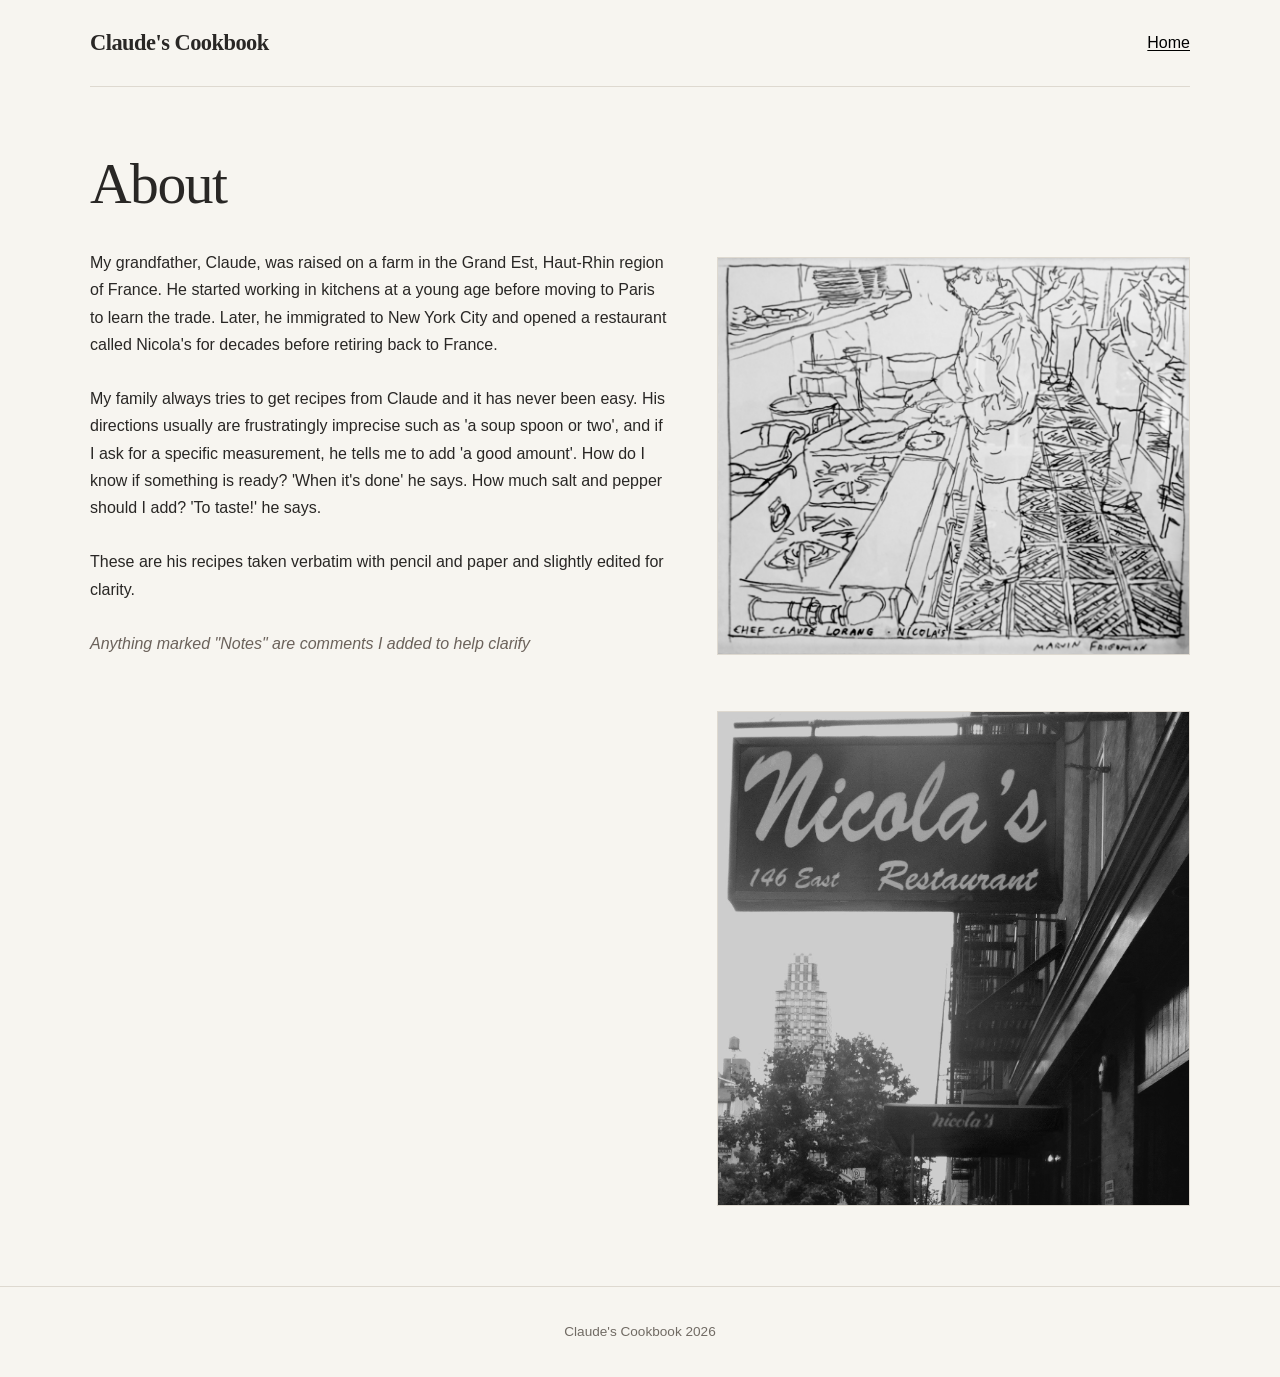
==== about.html @ b35af886 "Add favicon" ====
<!DOCTYPE html>
<html lang="en">
    <head>
        <meta charset="UTF-8">
        <meta name="viewport" content="width=device-width, initial-scale=1.0">
        <meta http-equiv="X-UA-Compatible" content="ie=edge">
        <link rel="stylesheet" href="aboutstyle.css">
        <link rel="icon" type="image/png" href="/favicon.png">
        <title>About Page</title>
    </head>
    <body>
        <div class="container">
            <header>
                <ul class="nav-ul">
                    <li class="nav-header"><strong>Claude's Cookbook</strong></li>
                    <li><a href="/index.html">Home</a></li>
                </ul>
            </header>
            <div class="about-body">
                <h2>About</h2>
                <div class="about-main">
                    <div class="about-text">
                            <p>My grandfather, Claude, was raised on a farm in the Grand Est, Haut-Rhin region of France. He started working in kitchens at a young age before moving to Paris to learn the trade.
                            Later, he immigrated to New York City and opened a restaurant called Nicola's for decades before retiring back to France.<br><br>
                            My family always tries to get recipes from Claude and it has never been easy. His directions usually are frustratingly imprecise such as 'a soup spoon or two', 
                            and if I ask for a specific measurement, he tells me to add 'a good amount'. How do I know if something is ready? 'When it's done' he says. How much salt and pepper should I add? 'To taste!' he says.<br><br>
                            These are his recipes taken verbatim with pencil and paper and slightly edited for clarity.<br><br>
                            <em>Anything marked "Notes" are comments I added to help clarify</em><br><br>
                        </p>
                        </div>
                        <div class="about-images">
                            <div id="sketch1"><img src="img/NicolasSketch.jpg" alt="Sketch of Nicolas Restaurant"></div>
                            <div id="sketch2"><img src="img/BW_Nicolas.jpg" alt="Sketch of Nicolas Restaurant"></div>
                        </div>
                    
                </div>
            </div>


            <!-- <div id="awning"><img src="/img/nicolasawning.jpg" alt="photograph of the blue awnings of Nicola's restaurant in NYC" height="200px"></div> -->
        </div>
          <footer>
        <p>Claude's Cookbook 2026</p>
    </footer>  
    </body>
</html>
---- aboutstyle.css ----
* {
    box-sizing: border-box;
}

body {
    margin: 0;
    background-color: #f7f5f0;
    color: #292725;
    font-family: Arial, Helvetica, sans-serif;
    line-height: 1.7;
}

.container {
    width: min(1100px, 90%);
    margin: 0 auto;
}

/* Navigation */
header {
    border-bottom: 1px solid #ded9d0;
    /*background-image: url('/img/flowers.jpeg');   */
}

.nav-ul {
    display: flex;
    align-items: center;
    justify-content: space-between;
    gap: 20px;
    list-style: none;
    margin: 0;    
    padding: 24px 0;
}

.nav-header {
    font-family: Georgia, "Times New Roman", serif;
    font-size: 1.4rem;
    letter-spacing: -0.5px;
}

.nav-ul a {
    text-decoration: underline;
    text-underline-offset: 2px;
}

/* About */

.about-body {
    padding: 64px 0 80px;
}

.about-body h2 {
    margin: 0 0 32px;
    font-family: Georgia, "Times New Roman", serif;
    font-size: clamp(2.4rem, 5vw, 3.6rem);
    font-weight: normal;
    letter-spacing: -1.5px;
    line-height: 1.15;
}

.about-main {
    display: grid;
    grid-template-columns: minmax(0, 1.1fr) minmax(0, 0.9fr);
    align-items: start;
    gap: 48px;
}

.about-main p {
    margin: 0 0 24px;
}

.about-main em {
    color: #6b625b;
}

.about-text {
    min-width: 0;
}

.about-images {
    display: flex;
    flex-direction: column;
    gap: 24px;
}

.about-images img {
    display: block;
    width: 100%;
    height: auto;
    border: 1px solid #ded9d0;
}

/* Images */

#sketch1 img, #sketch2 img {
    display: block;
    width: 100%;
    height: auto;
    border: 1px solid #ded9d0;
}

#sketch1 {
    margin: 8px 0 0;
}

#sketch2 {
    max-width: 100%;
    margin: 32px 0 0;
}

a {
    text-decoration: none;
    color: #000;
}

footer {
    border-top: 1px solid #ded9d0;
    padding: 20px;
    color: #716b64;
    text-align: center;
    font-size: 0.85rem;
}

/* On smaller screens, decrease width */
@media only screen and (max-width: 666px) {
    header {
        width: 100%;
        background-position-x: 45%;
    }
    .nav-ul {
        margin-left: 2%;
    }
    .about-body p {
        margin: auto;
        padding: auto;
    }
    .about-main {
        flex-direction: column;
    }
    .about-main {
        grid-template-columns: 1fr;
        gap: 28px;
    }
    .about-images {
        max-width: 480px;
    }
    img {
        padding-top: 5%;
    }
}
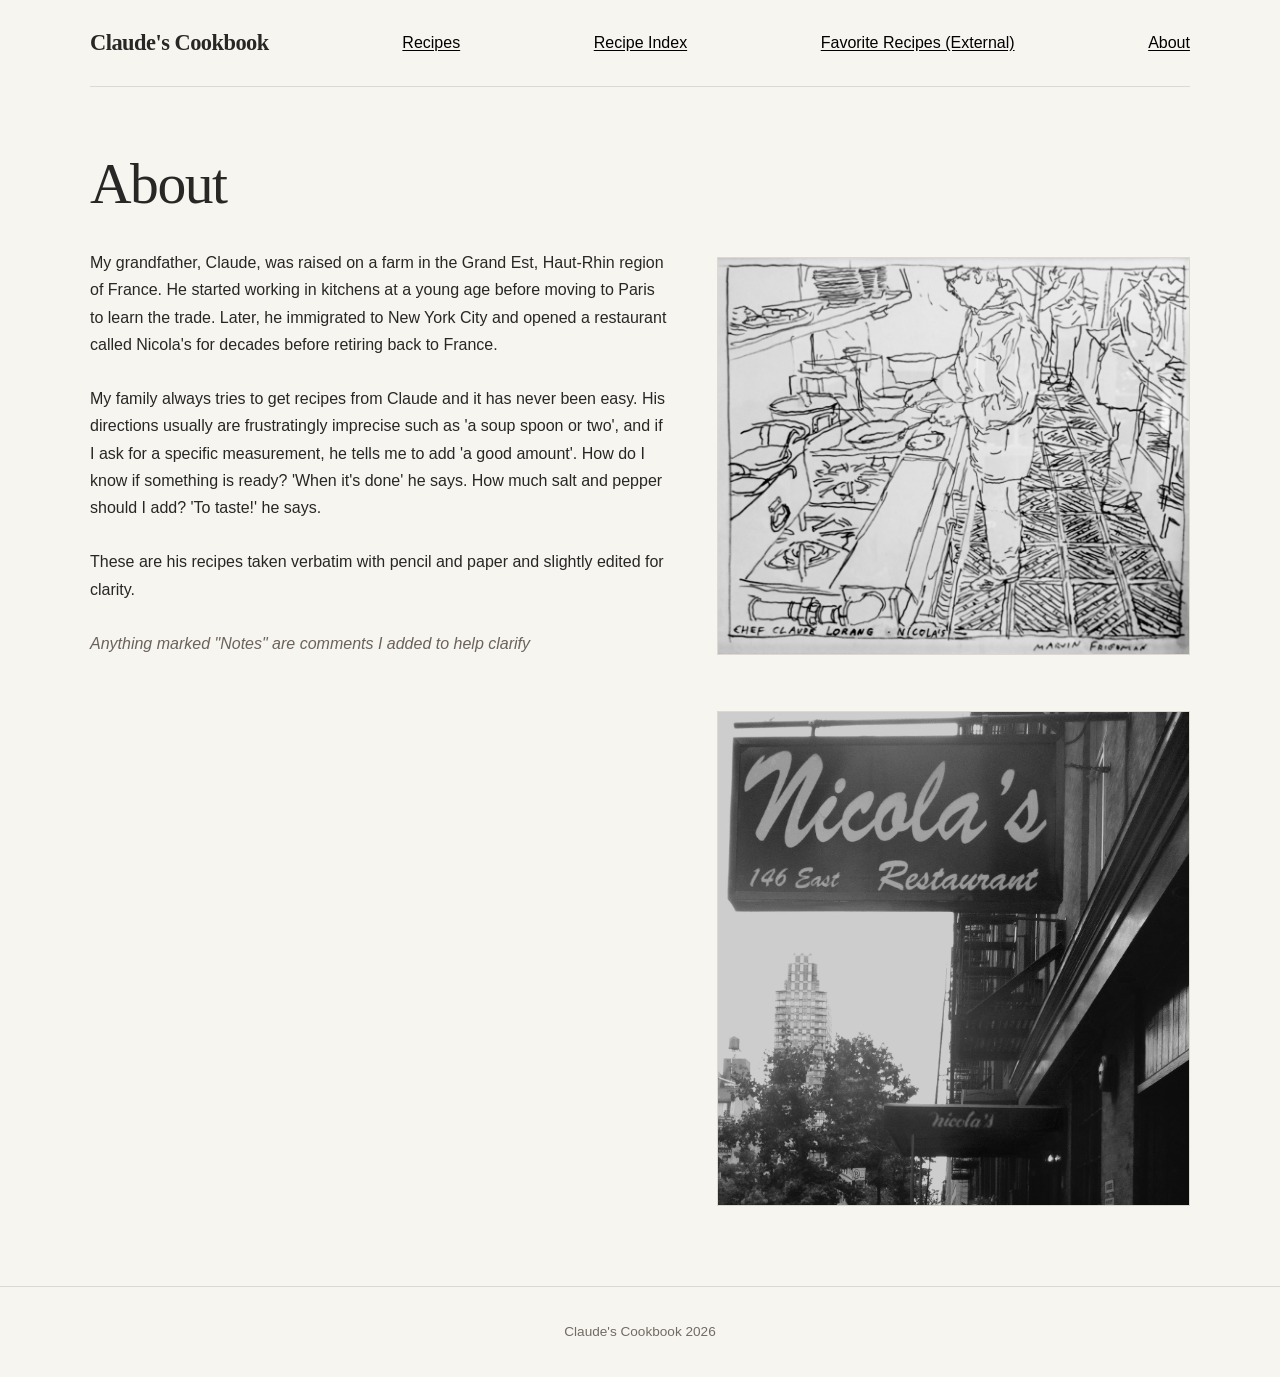
==== commit f845e612: "Standardize navigation across pages and refresh favicon cache" ====
--- a/about.html
+++ b/about.html
@@ -5,7 +5,7 @@
         <meta name="viewport" content="width=device-width, initial-scale=1.0">
         <meta http-equiv="X-UA-Compatible" content="ie=edge">
         <link rel="stylesheet" href="aboutstyle.css">
-        <link rel="icon" type="image/png" href="/favicon.png">
+        <link rel="icon" type="image/png" href="/favicon.png?v=2">
         <title>About Page</title>
     </head>
     <body>
@@ -13,7 +13,10 @@
             <header>
                 <ul class="nav-ul">
                     <li class="nav-header"><strong>Claude's Cookbook</strong></li>
-                    <li><a href="/index.html">Home</a></li>
+                    <li><a href="index.html">Recipes</a></li>
+                    <li><a href="recipe-index.html">Recipe Index</a></li>
+                    <li><a href="favorites.html">Favorite Recipes (External)</a></li>
+                    <li><a href="about.html">About</a></li>    
                 </ul>
             </header>
             <div class="about-body">
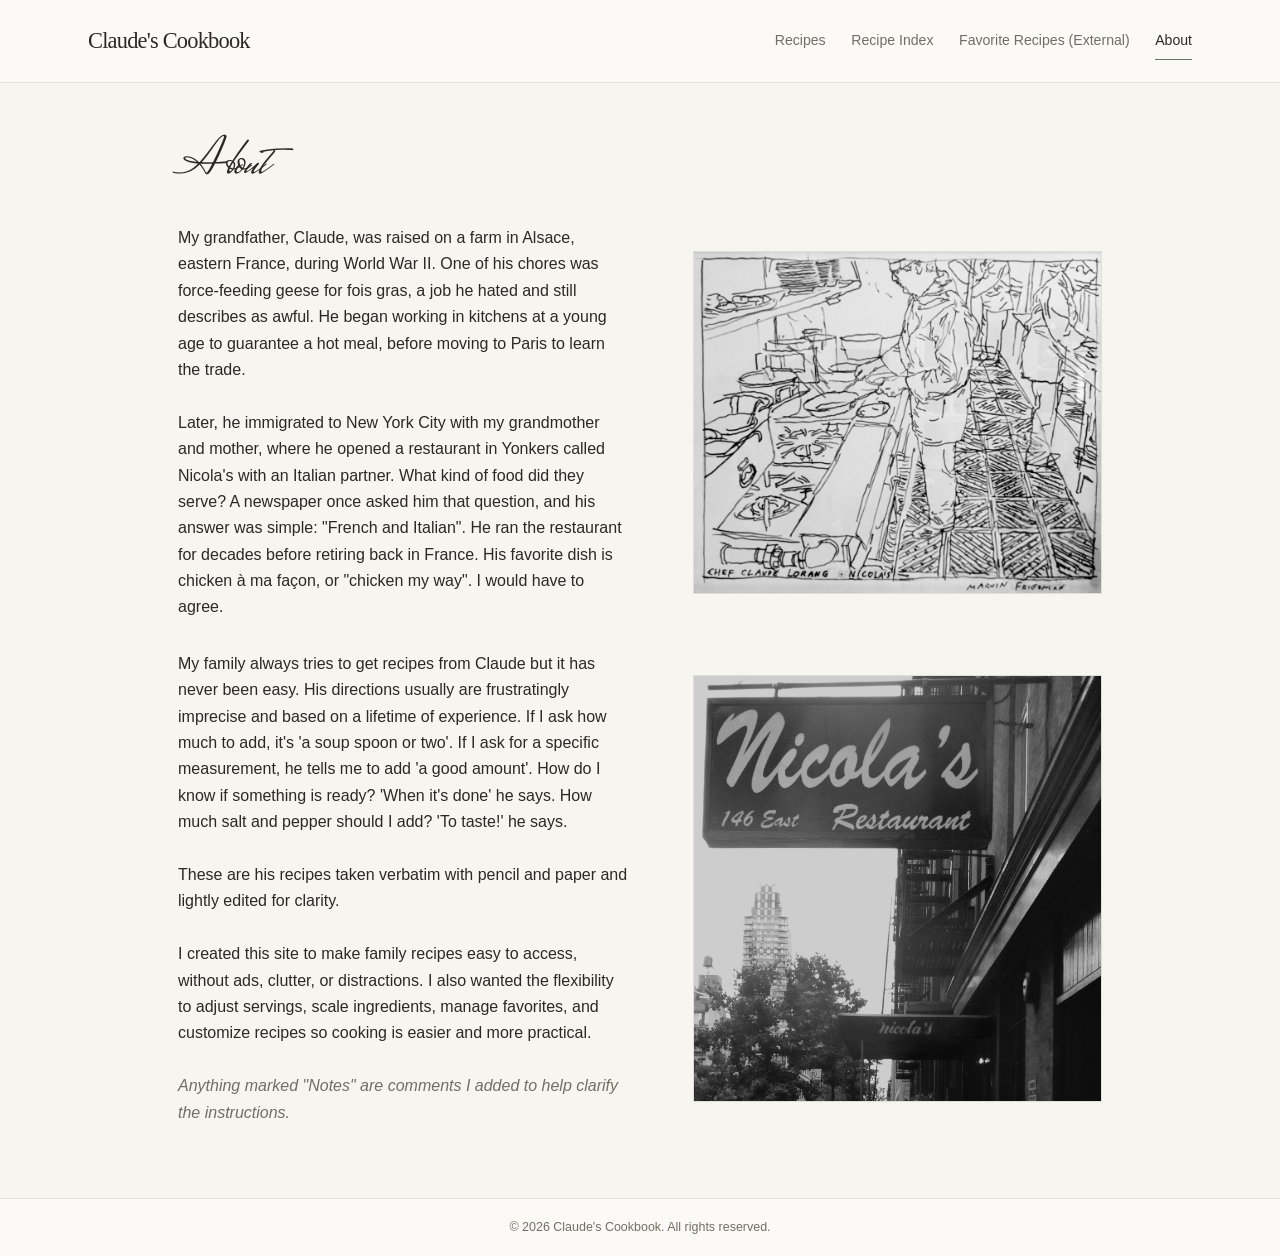
==== commit a6d23aad: "Improve site theme and consistency, fix bugs" ====
--- a/about.html
+++ b/about.html
@@ -4,46 +4,55 @@
         <meta charset="UTF-8">
         <meta name="viewport" content="width=device-width, initial-scale=1.0">
         <meta http-equiv="X-UA-Compatible" content="ie=edge">
+        <script>document.documentElement.dataset.theme = localStorage.getItem("theme") || "light";</script>
+        <link rel="stylesheet" href="recipestyle.css">
+        <link rel="stylesheet" href="https://fonts.googleapis.com/css2?family=Mrs+Saint+Delafield&display=swap">
         <link rel="stylesheet" href="aboutstyle.css">
         <link rel="icon" type="image/png" href="/favicon.png?v=2">
-        <title>About Page</title>
+        <title>About | Claude's Cookbook</title>
     </head>
     <body>
         <div class="container">
             <header>
-                <ul class="nav-ul">
-                    <li class="nav-header"><strong>Claude's Cookbook</strong></li>
-                    <li><a href="index.html">Recipes</a></li>
-                    <li><a href="recipe-index.html">Recipe Index</a></li>
-                    <li><a href="favorites.html">Favorite Recipes (External)</a></li>
-                    <li><a href="about.html">About</a></li>    
-                </ul>
+                <nav class="nav-menu" aria-label="Main navigation">
+                    <a href="index.html" class="nav-header"><strong>Claude's Cookbook</strong></a>
+                    <ul class="nav-ul-right">
+                        <li><a href="index.html">Recipes</a></li>
+                        <li><a href="recipe-index.html">Recipe Index</a></li>
+                        <li><a href="favorites.html">Favorite Recipes (External)</a></li>
+                        <li><a href="about.html" aria-current="page">About</a></li>
+                    </ul>
+                </nav>
             </header>
-            <div class="about-body">
-                <h2>About</h2>
+            <main class="about-body">
+                <h1>About</h1>
                 <div class="about-main">
-                    <div class="about-text">
-                            <p>My grandfather, Claude, was raised on a farm in the Grand Est, Haut-Rhin region of France. He started working in kitchens at a young age before moving to Paris to learn the trade.
-                            Later, he immigrated to New York City and opened a restaurant called Nicola's for decades before retiring back to France.<br><br>
-                            My family always tries to get recipes from Claude and it has never been easy. His directions usually are frustratingly imprecise such as 'a soup spoon or two', 
-                            and if I ask for a specific measurement, he tells me to add 'a good amount'. How do I know if something is ready? 'When it's done' he says. How much salt and pepper should I add? 'To taste!' he says.<br><br>
-                            These are his recipes taken verbatim with pencil and paper and slightly edited for clarity.<br><br>
-                            <em>Anything marked "Notes" are comments I added to help clarify</em><br><br>
-                        </p>
+                    <section class="about-row">
+                        <div class="about-text">
+                            <p>My grandfather, Claude, was raised on a farm in Alsace, eastern France, during World War II. One of his chores was force-feeding geese for fois gras, a job he hated and still describes as awful. He began working in kitchens at a young age to guarantee a hot meal, before moving to Paris to learn the trade.</p><br>
+                            <p>Later, he immigrated to New York City with my grandmother and mother, where he opened a restaurant in Yonkers called Nicola's with an Italian partner. What kind of food did they serve? A newspaper once asked him that question, and his answer was simple: "French and Italian". He ran the restaurant for decades before retiring back in France. His favorite dish is chicken à ma façon, or "chicken my way". I would have to agree.</p>
                         </div>
                         <div class="about-images">
                             <div id="sketch1"><img src="img/NicolasSketch.jpg" alt="Sketch of Nicolas Restaurant"></div>
+                        </div>
+                    </section>
+                    <section class="about-row">
+                        <div class="about-text">
+                            <p>My family always tries to get recipes from Claude but it has never been easy. His directions usually are frustratingly imprecise and based on a lifetime of experience. If I ask how much to add, it's 'a soup spoon or two'. If I ask for a specific measurement, he tells me to add 'a good amount'. How do I know if something is ready? 'When it's done' he says. How much salt and pepper should I add? 'To taste!' he says.</p><br>
+                            <p>These are his recipes taken verbatim with pencil and paper and lightly edited for clarity.</p><br>
+                            <p>I created this site to make family recipes easy to access, without ads, clutter, or distractions. I also wanted the flexibility to adjust servings, scale ingredients, manage favorites, and customize recipes so cooking is easier and more practical.</p><br>
+                            <p><em>Anything marked "Notes" are comments I added to help clarify the instructions.</em></p>
+                        </div>
+                        <div class="about-images">
                             <div id="sketch2"><img src="img/BW_Nicolas.jpg" alt="Sketch of Nicolas Restaurant"></div>
                         </div>
-                    
+                    </section>
                 </div>
-            </div>
-
-
+            </main>
             <!-- <div id="awning"><img src="/img/nicolasawning.jpg" alt="photograph of the blue awnings of Nicola's restaurant in NYC" height="200px"></div> -->
         </div>
           <footer>
-        <p>Claude's Cookbook 2026</p>
-    </footer>  
+            <p>&copy; 2026 Claude's Cookbook. All rights reserved.</p>
+        </footer>  
     </body>
 </html>
--- a/recipestyle.css
+++ b/recipestyle.css
@@ -0,0 +1,838 @@
+:root {
+    color-scheme: light;
+    --page-bg: #f7f5ef;
+    --content-bg: #fbfaf6;
+    --surface-bg: #fffefa;
+    --text-color: #292a25;
+    --muted-color: #706f66;
+    --accent-color: #687565;
+    --accent-hover: #4d594a;
+    --border-color: #e2ded4;
+    --button-bg: #eeece4;
+    --button-hover: #e4e0d5;
+    --focus-color: #899779;
+    --font-body: -apple-system, BlinkMacSystemFont, "Segoe UI", Arial, sans-serif;
+    --font-display: Georgia, "Times New Roman", serif;
+    --content-width: 1160px;
+}
+
+[data-theme="dark"] {
+    color-scheme: dark;
+    --page-bg: #232622;
+    --content-bg: #2b302b;
+    --surface-bg: #303630;
+    --text-color: #eeede6;
+    --muted-color: #b5b7aa;
+    --accent-color: #b2bea7;
+    --accent-hover: #d3ddc8;
+    --border-color: #4b5148;
+    --button-bg: #383e37;
+    --button-hover: #444b42;
+    --focus-color: #b2bea7;
+}
+
+* {
+    box-sizing: border-box;
+}
+
+html {
+    min-height: 100%;
+    scroll-behavior: smooth;
+}
+
+body {
+    display: flex;
+    flex-direction: column;
+    min-height: 100vh;
+    min-height: 100dvh;
+    margin: 0;
+    overflow-x: hidden;
+    background: var(--page-bg);
+    color: var(--text-color);
+    font-family: var(--font-body);
+    font-size: 16px;
+    line-height: 1.65;
+    -webkit-font-smoothing: antialiased;
+}
+
+body > .outline,
+body > .container {
+    width: 100%;
+    flex: 1 0 auto;
+}
+
+main {
+    min-width: 0;
+}
+
+a {
+    color: var(--accent-color);
+    text-underline-offset: 0.2em;
+}
+
+a:hover {
+    color: var(--accent-hover);
+}
+
+button,
+input,
+textarea {
+    font: inherit;
+}
+
+button {
+    color: var(--text-color);
+}
+
+button:focus-visible,
+a:focus-visible,
+input:focus-visible,
+textarea:focus-visible {
+    outline: 2px solid var(--focus-color);
+    outline-offset: 3px;
+}
+
+header {
+    width: 100%;
+    border-bottom: 1px solid var(--border-color);
+    background: var(--content-bg);
+}
+
+.nav-menu {
+    display: flex;
+    width: min(var(--content-width), 100%);
+    min-height: 82px;
+    align-items: center;
+    justify-content: space-between;
+    gap: 24px;
+    margin: 0 auto;
+    padding: 16px 28px;
+}
+
+.nav-header {
+    flex: 0 0 auto;
+    color: var(--text-color);
+    font-family: var(--font-display);
+    font-size: 1.4rem;
+    font-weight: 400;
+    letter-spacing: -0.035em;
+    line-height: 1.2;
+    text-decoration: none;
+}
+
+.nav-header strong {
+    font-weight: 400;
+}
+
+.nav-ul,
+.nav-ul-right {
+    display: flex;
+    align-items: center;
+    gap: clamp(14px, 2vw, 28px);
+    margin: 0;
+    padding: 0;
+    list-style: none;
+}
+
+.nav-ul-right {
+    justify-content: flex-end;
+}
+
+.nav-ul-right li {
+    flex: 0 0 auto;
+}
+
+.nav-ul-right a {
+    display: inline-block;
+    padding: 7px 0;
+    color: var(--muted-color);
+    font-size: 0.88rem;
+    text-decoration: none;
+    transition: color 150ms ease;
+}
+
+.nav-ul-right a:hover,
+.nav-ul-right a[aria-current="page"] {
+    color: var(--text-color);
+}
+
+.nav-ul-right a[aria-current="page"] {
+    box-shadow: inset 0 -1px var(--accent-color);
+}
+
+.nav-ul-right button {
+    cursor: pointer;
+}
+
+#theme-toggle {
+    width: 38px;
+    height: 38px;
+    padding: 0;
+    border: 1px solid var(--border-color);
+    border-radius: 50%;
+    background: transparent;
+    color: var(--text-color);
+    font-size: 1rem;
+    line-height: 1;
+    transition: background-color 150ms ease, border-color 150ms ease;
+}
+
+#theme-toggle:hover {
+    border-color: var(--accent-color);
+    background: var(--button-bg);
+}
+
+.cooking-mode-control {
+    display: flex;
+    align-items: center;
+    gap: 9px;
+    color: var(--muted-color);
+    font-size: 0.72rem;
+    line-height: 1.25;
+    white-space: nowrap;
+}
+
+.cooking-mode-control small {
+    color: var(--muted-color);
+    font-size: 0.68rem;
+}
+
+.toggle-switch {
+    display: flex;
+    width: 40px;
+    height: 23px;
+    flex: 0 0 auto;
+    align-items: center;
+    padding: 3px;
+    border: 0;
+    border-radius: 999px;
+    background: #c8c8bd;
+    transition: background-color 150ms ease;
+}
+
+.toggle-switch[aria-checked="true"] {
+    background: var(--accent-color);
+}
+
+.toggle-knob {
+    width: 17px;
+    height: 17px;
+    border-radius: 50%;
+    background: #fffefa;
+    transition: transform 150ms ease;
+}
+
+.toggle-switch[aria-checked="true"] .toggle-knob {
+    transform: translateX(17px);
+}
+
+#recipes,
+#favorites-page {
+    width: min(var(--content-width), 100%);
+    margin: 0 auto;
+    padding: 0 28px 56px;
+}
+
+.page-title {
+    margin: 0;
+    padding: 48px 0 25px;
+    border-bottom: 1px solid var(--border-color);
+    color: var(--text-color);
+    font-family: "Mrs Saint Delafield", cursive;
+    font-size: clamp(2.2rem, 5vw, 3.35rem);
+    font-weight: 400;
+    letter-spacing: -0.045em;
+    line-height: 1.12;
+    text-align: center;
+}
+
+#add-recipe-section {
+    display: flex;
+    flex-direction: column;
+    align-items: center;
+    gap: 12px;
+    margin: 22px 0 26px;
+    color: var(--text-color);
+}
+
+#add-recipe-section h2 {
+    display: none;
+}
+
+#add-recipe-section button,
+#favorites-page button,
+.recipe-image-upload,
+.remove-recipe-image,
+.favorite-recipe button {
+    min-height: 40px;
+    padding: 8px 14px;
+    border: 1px solid var(--border-color);
+    border-radius: 3px;
+    background: var(--button-bg);
+    color: var(--text-color);
+    font-size: 0.88rem;
+    cursor: pointer;
+    transition: background-color 150ms ease, border-color 150ms ease;
+}
+
+#add-recipe-section button:hover,
+#favorites-page button:hover,
+.recipe-image-upload:hover,
+.remove-recipe-image:hover,
+.favorite-recipe button:hover {
+    border-color: var(--accent-color);
+    background: var(--button-hover);
+}
+
+#new-recipe-form {
+    display: flex;
+    width: min(620px, 100%);
+    flex-direction: column;
+    gap: 8px;
+    margin: 12px auto 0;
+    padding: 22px;
+    border-top: 1px solid var(--border-color);
+    border-bottom: 1px solid var(--border-color);
+    background: var(--content-bg);
+    text-align: left;
+}
+
+#new-recipe-form[hidden],
+.favorite-form-section[hidden] {
+    display: none;
+}
+
+#new-recipe-form input,
+#new-recipe-form textarea,
+#favorite-form input,
+#favorite-form textarea,
+.favorite-recipe input,
+.recipe-search {
+    width: 100%;
+    min-width: 0;
+    padding: 10px 12px;
+    border: 1px solid var(--border-color);
+    border-radius: 2px;
+    background: var(--surface-bg);
+    color: var(--text-color);
+    font-size: 0.95rem;
+}
+
+#new-recipe-form input[type="file"] {
+    padding: 8px;
+}
+
+#new-recipe-form textarea,
+#favorite-form textarea {
+    min-height: 112px;
+    resize: vertical;
+}
+
+#recipe-form-error {
+    margin: 0;
+    color: #a33e36;
+}
+
+#recipe-container {
+    width: 100%;
+}
+
+.recipes {
+    position: relative;
+    width: min(900px, 100%);
+    margin: 0 auto;
+}
+
+.recipe-items {
+    margin: 0;
+    padding: 0;
+    list-style: none;
+}
+
+.recipes li {
+    display: none;
+}
+
+.recipes li.active {
+    display: block;
+}
+
+.recipe-item,
+.user-recipe-card {
+    min-width: 0;
+    padding: 28px clamp(18px, 5vw, 58px) 48px;
+    border-top: 1px solid var(--border-color);
+    background: var(--content-bg);
+}
+
+.recipe-item > h2,
+.user-recipe-card > h2,
+.favorite-recipe > h2 {
+    margin: 0 0 22px;
+    color: var(--text-color);
+    font-family: var(--font-display);
+    font-size: clamp(1.7rem, 3.5vw, 2.45rem);
+    font-weight: 400;
+    letter-spacing: -0.035em;
+    line-height: 1.2;
+    text-align: center;
+}
+
+.recipe-item > img:not(.recipe-image),
+.recipe-image,
+.user-recipe-card img {
+    display: block;
+    width: auto;
+    max-width: 100%;
+    max-height: 390px;
+    margin: 22px auto;
+    object-fit: contain;
+}
+
+.recipe-image[hidden] {
+    display: none;
+}
+
+.recipe-image-container {
+    margin: 16px 0;
+    text-align: center;
+}
+
+.recipe-image-upload {
+    display: inline-flex;
+    align-items: center;
+    justify-content: center;
+}
+
+.recipe-image-input {
+    position: absolute;
+    width: 1px;
+    height: 1px;
+    overflow: hidden;
+    clip: rect(0, 0, 0, 0);
+    white-space: nowrap;
+    clip-path: inset(50%);
+}
+
+.recipe-image-upload:focus-within {
+    outline: 2px solid var(--focus-color);
+    outline-offset: 3px;
+}
+
+.remove-recipe-image {
+    display: block;
+    margin: 8px auto;
+}
+
+.remove-recipe-image[hidden] {
+    display: none;
+}
+
+.buttons-container {
+    position: absolute;
+    z-index: 1;
+    top: 24px;
+    right: 12px;
+    left: 12px;
+    display: flex;
+    align-items: center;
+    justify-content: space-between;
+    pointer-events: none;
+}
+
+.arrow {
+    position: relative;
+    display: block;
+    width: 38px;
+    height: 38px;
+    padding: 0;
+    border: 1px solid var(--border-color);
+    border-radius: 50%;
+    background: var(--content-bg);
+    cursor: pointer;
+    pointer-events: auto;
+    transition: background-color 150ms ease, border-color 150ms ease;
+}
+
+.arrow:hover {
+    border-color: var(--accent-color);
+    background: var(--button-bg);
+}
+
+.left.arrow::before,
+.left.arrow::after,
+.right.arrow::before,
+.right.arrow::after {
+    position: absolute;
+    top: 50%;
+    width: 9px;
+    height: 1.5px;
+    background: var(--text-color);
+    content: "";
+}
+
+.left.arrow::before {
+    left: 14px;
+    transform: translateY(-3px) rotate(-45deg);
+}
+
+.left.arrow::after {
+    left: 14px;
+    transform: translateY(3px) rotate(45deg);
+}
+
+.right.arrow::before {
+    right: 14px;
+    transform: translateY(-3px) rotate(45deg);
+}
+
+.right.arrow::after {
+    right: 14px;
+    transform: translateY(3px) rotate(-45deg);
+}
+
+.values-div {
+    display: flex;
+    justify-content: center;
+    gap: clamp(20px, 6vw, 70px);
+    margin: 22px 0 28px;
+    padding: 15px 0;
+    border-top: 1px solid var(--border-color);
+    border-bottom: 1px solid var(--border-color);
+}
+
+.yield-div,
+.increment-div {
+    display: flex;
+    align-items: center;
+    gap: 9px;
+    color: var(--muted-color);
+    font-size: 0.84rem;
+}
+
+.yield-div strong,
+.increment-div strong {
+    color: var(--text-color);
+    font-weight: 600;
+}
+
+.og-yield,
+.og-increment,
+.increment-div p {
+    display: none;
+}
+
+.yield-output-container,
+.increment-output-container {
+    display: inline-flex;
+    min-height: 34px;
+    align-items: center;
+    overflow: hidden;
+    border: 1px solid var(--border-color);
+    border-radius: 3px;
+    background: var(--surface-bg);
+}
+
+.value-button {
+    width: 34px;
+    min-height: 32px;
+    padding: 0;
+    border: 0;
+    background: transparent;
+    color: var(--text-color);
+    cursor: pointer;
+}
+
+.value-button:hover {
+    background: var(--button-bg);
+}
+
+.yield-output,
+.increment-output {
+    min-width: 38px;
+    padding: 0 5px;
+    text-align: center;
+    font-variant-numeric: tabular-nums;
+}
+
+.reset-yield {
+    min-height: 34px;
+    padding: 4px 8px;
+    border: 0;
+    background: transparent;
+    color: var(--accent-color);
+    font-size: 0.8rem;
+    cursor: pointer;
+}
+
+.reset-yield:hover {
+    color: var(--accent-hover);
+    text-decoration: underline;
+}
+
+.list-container {
+    margin: 28px 0 0;
+    color: var(--text-color);
+    text-align: left;
+}
+
+.list-container > em {
+    display: block;
+    margin: 0 0 10px;
+    color: var(--accent-color);
+    font-family: var(--font-display);
+    font-size: 1.35rem;
+    font-style: normal;
+}
+
+ul .list {
+    margin: 0;
+    padding: 0;
+    background: transparent;
+    color: var(--text-color);
+    list-style: none;
+}
+
+.list li {
+    min-width: 0;
+    padding: 5px 0;
+    overflow-wrap: anywhere;
+    text-align: left;
+}
+
+li.ingredient {
+    display: flex;
+    align-items: baseline;
+    gap: 8px;
+}
+
+.ingredient input[type="checkbox"] {
+    width: 16px;
+    height: 16px;
+    flex: 0 0 auto;
+    accent-color: var(--accent-color);
+    transform: translateY(2px);
+}
+
+.ingredient-amount {
+    display: none;
+}
+
+.ingredient .output-amount:not(:empty) {
+    flex: 0 0 auto;
+    font-variant-numeric: tabular-nums;
+}
+
+.directions-list.list {
+    margin: 0;
+    padding-left: 1.5rem;
+    list-style: decimal;
+}
+
+.directions-list .direction {
+    display: list-item;
+    padding: 5px 0 5px 5px;
+    overflow-wrap: anywhere;
+    list-style-type: decimal;
+    list-style-position: outside;
+}
+
+.direction::marker {
+    color: var(--accent-color);
+    font-weight: 600;
+}
+
+.user-recipe-card {
+    width: min(900px, 100%);
+    margin: 24px auto 0;
+    border-bottom: 1px solid var(--border-color);
+}
+
+.user-recipe-card h3 {
+    margin: 28px 0 10px;
+    color: var(--accent-color);
+    font-family: var(--font-display);
+    font-size: 1.35rem;
+    font-weight: 400;
+}
+
+.user-recipe-card ul,
+.user-recipe-card ol {
+    padding-left: 1.5rem;
+}
+
+.user-recipe-card li {
+    margin: 5px 0;
+}
+
+.user-recipe-image-placeholder {
+    width: min(100%, 560px);
+    height: 220px;
+    margin: 22px auto;
+    border: 1px solid var(--border-color);
+    background: var(--page-bg);
+}
+
+.recipe-index {
+    width: min(800px, 100%);
+    min-height: 60vh;
+    margin: 0 auto;
+    padding: 52px 28px 72px;
+}
+
+.recipe-index h1,
+.about-body h1 {
+    margin: 0 0 24px;
+    color: var(--text-color);
+    font-family: "Mrs Saint Delafield", cursive;
+    font-size: clamp(2.2rem, 5vw, 3.35rem);
+    font-weight: 400;
+    letter-spacing: -0.045em;
+    line-height: 1.12;
+}
+
+.recipe-search {
+    margin: 0 0 20px;
+}
+
+.recipe-index-list {
+    margin: 0;
+    padding: 0;
+    list-style: none;
+}
+
+.recipe-index-list li {
+    padding: 11px 2px;
+    border-bottom: 1px solid var(--border-color);
+}
+
+.recipe-index-list a {
+    color: var(--text-color);
+    text-decoration: none;
+}
+
+.recipe-index-list a:hover {
+    color: var(--accent-color);
+}
+
+#no-results {
+    display: none;
+    color: var(--muted-color);
+}
+
+footer {
+    width: 100%;
+    margin-top: auto;
+    padding: 18px 24px;
+    border-top: 1px solid var(--border-color);
+    background: var(--content-bg);
+    color: var(--muted-color);
+    font-size: 0.78rem;
+    text-align: center;
+}
+
+footer p {
+    margin: 0;
+}
+
+@media (max-width: 900px) {
+    .nav-menu {
+        flex-wrap: wrap;
+        justify-content: center;
+        gap: 10px 24px;
+    }
+
+    .nav-ul-right {
+        flex-wrap: wrap;
+        justify-content: center;
+        gap: 6px 20px;
+    }
+}
+
+@media (max-width: 600px) {
+    body {
+        font-size: 15px;
+    }
+
+    .nav-menu {
+        min-height: 0;
+        flex-direction: column;
+        gap: 7px;
+        padding: 16px 16px 12px;
+    }
+
+    .nav-header {
+        font-size: 1.3rem;
+    }
+
+    .nav-ul-right {
+        width: 100%;
+        gap: 2px 16px;
+    }
+
+    .nav-ul-right a {
+        padding: 5px 0;
+        font-size: 0.79rem;
+    }
+
+    .cooking-mode-control {
+        font-size: 0.68rem;
+    }
+
+    .cooking-mode-control small {
+        font-size: 0.64rem;
+    }
+
+    #theme-toggle {
+        width: 34px;
+        height: 34px;
+    }
+
+    #recipes,
+    #favorites-page {
+        padding-right: 16px;
+        padding-bottom: 40px;
+        padding-left: 16px;
+    }
+
+    .page-title {
+        padding: 35px 0 20px;
+        font-size: clamp(2rem, 10vw, 2.7rem);
+    }
+
+    .recipe-item,
+    .user-recipe-card {
+        padding: 22px 18px 34px;
+    }
+
+    .recipe-item > h2 {
+        padding: 0 36px;
+        font-size: 1.7rem;
+    }
+
+    .buttons-container {
+        top: 21px;
+        right: 8px;
+        left: 8px;
+    }
+
+    .arrow {
+        width: 34px;
+        height: 34px;
+    }
+
+    .values-div {
+        flex-wrap: wrap;
+        gap: 14px 20px;
+    }
+
+    .yield-div,
+    .increment-div {
+        flex-wrap: wrap;
+        justify-content: center;
+    }
+
+    .recipe-index {
+        padding: 36px 18px 52px;
+    }
+}
--- a/aboutstyle.css
+++ b/aboutstyle.css
@@ -1,149 +1,71 @@
-* {
-    box-sizing: border-box;
-}
-
-body {
-    margin: 0;
-    background-color: #f7f5f0;
-    color: #292725;
-    font-family: Arial, Helvetica, sans-serif;
-    line-height: 1.7;
-}
-
 .container {
-    width: min(1100px, 90%);
+    width: min(var(--content-width), 100%);
     margin: 0 auto;
 }
 
-/* Navigation */
-header {
-    border-bottom: 1px solid #ded9d0;
-    /*background-image: url('/img/flowers.jpeg');   */
+.about-body {
+    width: min(980px, 100%);
+    margin: 0 auto;
+    padding: 52px 28px 72px;
 }
 
-.nav-ul {
-    display: flex;
-    align-items: center;
-    justify-content: space-between;
-    gap: 20px;
-    list-style: none;
-    margin: 0;    
-    padding: 24px 0;
-}
-
-.nav-header {
-    font-family: Georgia, "Times New Roman", serif;
-    font-size: 1.4rem;
-    letter-spacing: -0.5px;
-}
-
-.nav-ul a {
-    text-decoration: underline;
-    text-underline-offset: 2px;
-}
-
-/* About */
-
-.about-body {
-    padding: 64px 0 80px;
-}
-
-.about-body h2 {
-    margin: 0 0 32px;
-    font-family: Georgia, "Times New Roman", serif;
-    font-size: clamp(2.4rem, 5vw, 3.6rem);
-    font-weight: normal;
-    letter-spacing: -1.5px;
-    line-height: 1.15;
+.about-body h1 {
+    margin-bottom: 30px;
 }
 
 .about-main {
-    display: grid;
-    grid-template-columns: minmax(0, 1.1fr) minmax(0, 0.9fr);
-    align-items: start;
-    gap: 48px;
+    display: flex;
+    flex-direction: column;
+    gap: 30px;
 }
 
-.about-main p {
-    margin: 0 0 24px;
-}
-
-.about-main em {
-    color: #6b625b;
+.about-row {
+    display: grid;
+    grid-template-columns: minmax(0, 1.05fr) minmax(0, 0.95fr);
+    align-items: center;
+    gap: clamp(30px, 5vw, 64px);
 }
 
 .about-text {
     min-width: 0;
 }
 
-.about-images {
-    display: flex;
-    flex-direction: column;
-    gap: 24px;
+.about-main p {
+    margin: 0;
+}
+
+.about-main em {
+    color: var(--muted-color);
+}
+
+.about-row .about-images {
+    display: block;
+    min-width: 0;
 }
 
 .about-images img {
     display: block;
     width: 100%;
     height: auto;
-    border: 1px solid #ded9d0;
-}
-
-/* Images */
-
-#sketch1 img, #sketch2 img {
-    display: block;
-    width: 100%;
-    height: auto;
-    border: 1px solid #ded9d0;
-}
-
-#sketch1 {
-    margin: 8px 0 0;
+    border: 1px solid var(--border-color);
 }
 
 #sketch2 {
     max-width: 100%;
-    margin: 32px 0 0;
 }
 
-a {
-    text-decoration: none;
-    color: #000;
-}
+@media (max-width: 700px) {
+    .about-body {
+        padding: 36px 18px 52px;
+    }
 
-footer {
-    border-top: 1px solid #ded9d0;
-    padding: 20px;
-    color: #716b64;
-    text-align: center;
-    font-size: 0.85rem;
-}
-
-/* On smaller screens, decrease width */
-@media only screen and (max-width: 666px) {
-    header {
-        width: 100%;
-        background-position-x: 45%;
-    }
-    .nav-ul {
-        margin-left: 2%;
-    }
-    .about-body p {
-        margin: auto;
-        padding: auto;
-    }
-    .about-main {
-        flex-direction: column;
-    }
-    .about-main {
+    .about-row {
         grid-template-columns: 1fr;
         gap: 28px;
     }
-    .about-images {
-        max-width: 480px;
-    }
-    img {
-        padding-top: 5%;
+
+    .about-row .about-images {
+        width: min(100%, 520px);
+        margin: 0 auto;
     }
 }
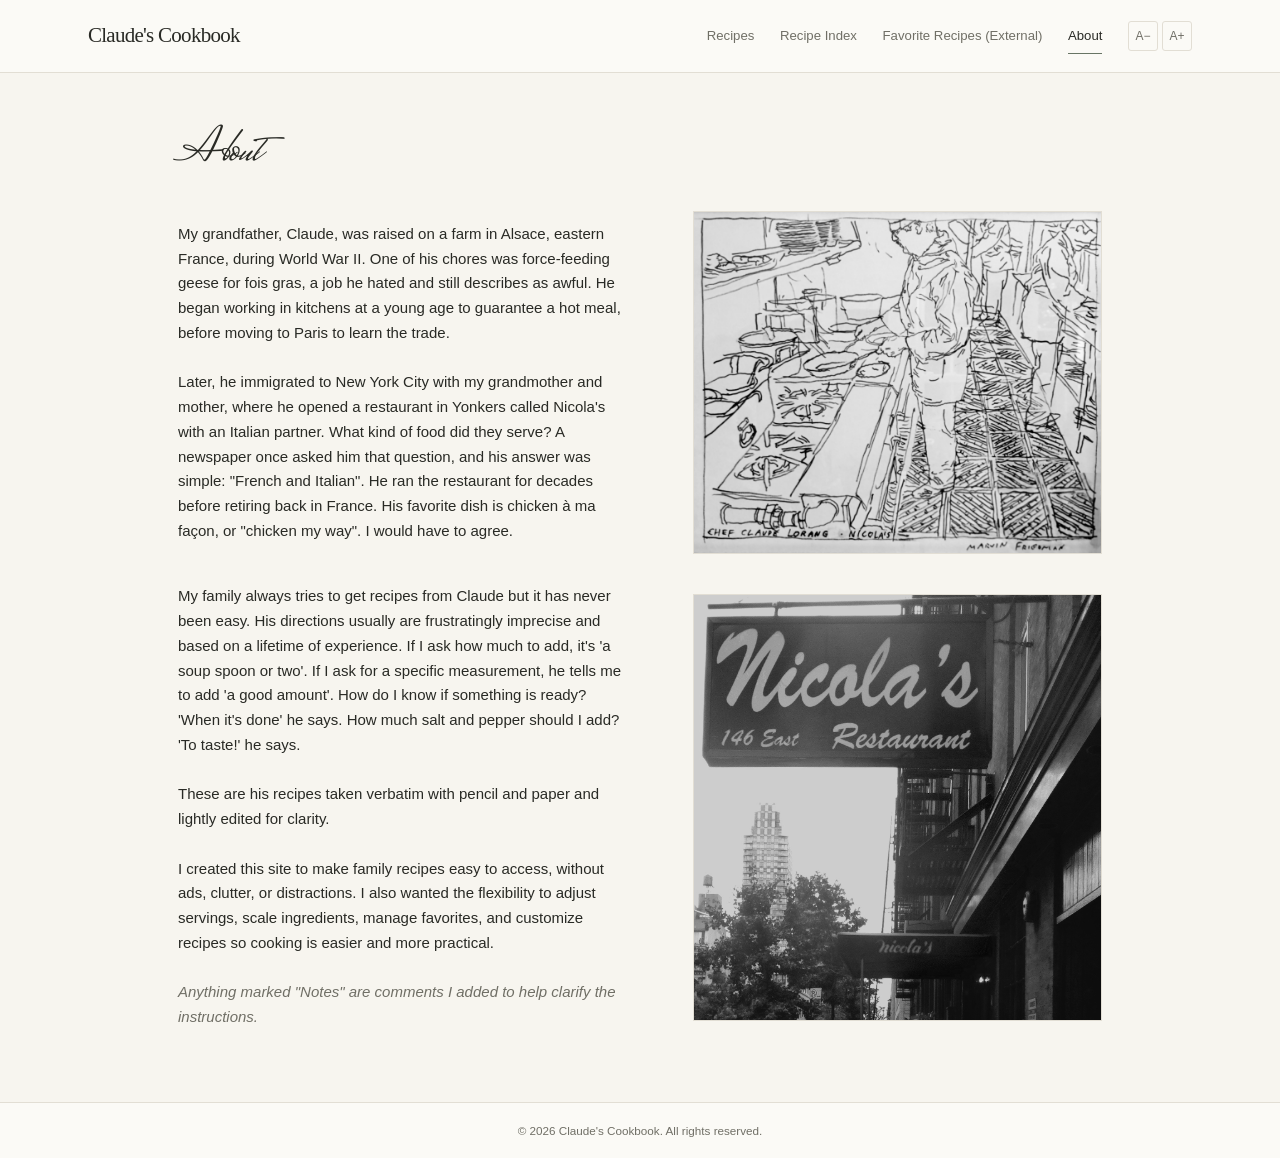
==== commit e07a6f75: "Add text size controls" ====
--- a/about.html
+++ b/about.html
@@ -5,6 +5,7 @@
         <meta name="viewport" content="width=device-width, initial-scale=1.0">
         <meta http-equiv="X-UA-Compatible" content="ie=edge">
         <script>document.documentElement.dataset.theme = localStorage.getItem("theme") || "light";</script>
+        <script src="font-size.js"></script>
         <link rel="stylesheet" href="recipestyle.css">
         <link rel="stylesheet" href="https://fonts.googleapis.com/css2?family=Mrs+Saint+Delafield&display=swap">
         <link rel="stylesheet" href="aboutstyle.css">
@@ -21,6 +22,10 @@
                         <li><a href="recipe-index.html">Recipe Index</a></li>
                         <li><a href="favorites.html">Favorite Recipes (External)</a></li>
                         <li><a href="about.html" aria-current="page">About</a></li>
+                        <li class="font-size-controls" aria-label="Text size">
+                            <button id="decrease-font-size" type="button" aria-label="Decrease text size">A−</button>
+                            <button id="increase-font-size" type="button" aria-label="Increase text size">A+</button>
+                        </li>
                     </ul>
                 </nav>
             </header>
--- a/recipestyle.css
+++ b/recipestyle.css
@@ -38,6 +38,7 @@
 html {
     min-height: 100%;
     scroll-behavior: smooth;
+    font-size: 15px;
 }
 
 body {
@@ -50,7 +51,7 @@
     background: var(--page-bg);
     color: var(--text-color);
     font-family: var(--font-body);
-    font-size: 16px;
+    font-size: 1rem;
     line-height: 1.65;
     -webkit-font-smoothing: antialiased;
 }
@@ -101,12 +102,12 @@
 .nav-menu {
     display: flex;
     width: min(var(--content-width), 100%);
-    min-height: 82px;
+    min-height: 72px;
     align-items: center;
     justify-content: space-between;
     gap: 24px;
     margin: 0 auto;
-    padding: 16px 28px;
+    padding: 12px 28px;
 }
 
 .nav-header {
@@ -162,6 +163,30 @@
 
 .nav-ul-right button {
     cursor: pointer;
+}
+
+.font-size-controls {
+    display: flex;
+    align-items: center;
+    gap: 4px;
+}
+
+.font-size-controls button {
+    min-width: 30px;
+    height: 30px;
+    padding: 0 5px;
+    border: 1px solid var(--border-color);
+    border-radius: 3px;
+    background: transparent;
+    color: var(--muted-color);
+    font-size: 0.8rem;
+    line-height: 1;
+}
+
+.font-size-controls button:hover {
+    border-color: var(--accent-color);
+    background: var(--button-bg);
+    color: var(--text-color);
 }
 
 #theme-toggle {
@@ -368,7 +393,7 @@
 .recipe-item > h2,
 .user-recipe-card > h2,
 .favorite-recipe > h2 {
-    margin: 0 0 22px;
+    margin: 0 0 14px;
     color: var(--text-color);
     font-family: var(--font-display);
     font-size: clamp(1.7rem, 3.5vw, 2.45rem);
@@ -750,10 +775,6 @@
 }
 
 @media (max-width: 600px) {
-    body {
-        font-size: 15px;
-    }
-
     .nav-menu {
         min-height: 0;
         flex-direction: column;
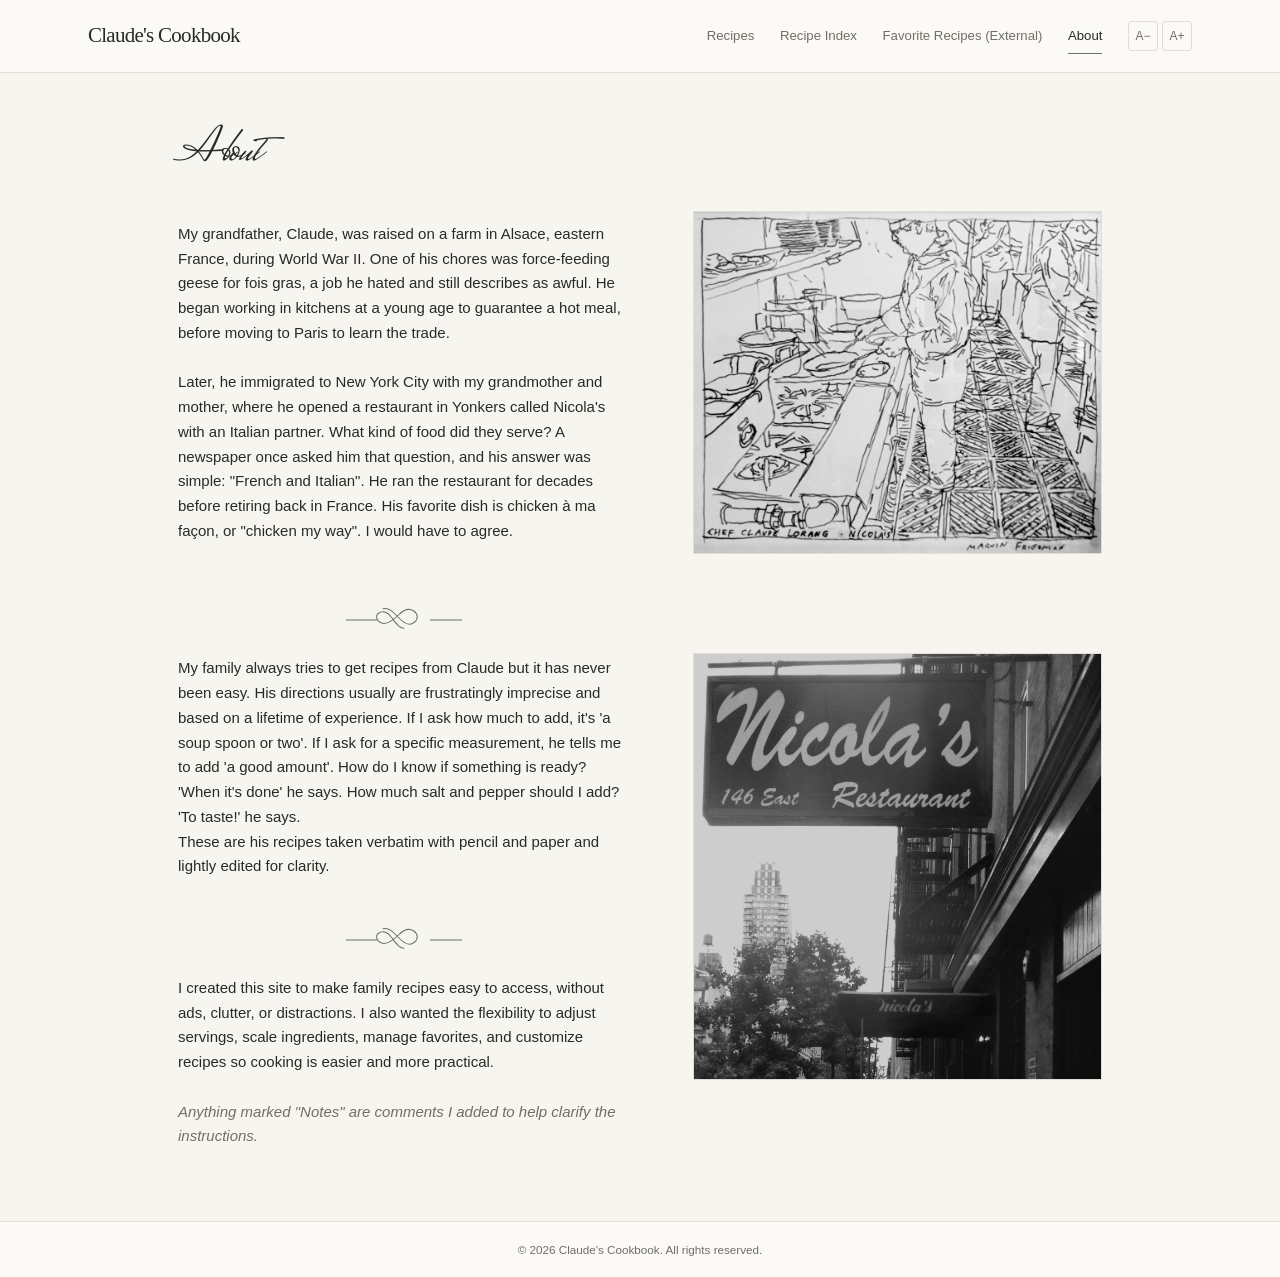
==== commit 0a95597f: "Add decorative section divider in About" ====
--- a/about.html
+++ b/about.html
@@ -43,8 +43,18 @@
                     </section>
                     <section class="about-row">
                         <div class="about-text">
-                            <p>My family always tries to get recipes from Claude but it has never been easy. His directions usually are frustratingly imprecise and based on a lifetime of experience. If I ask how much to add, it's 'a soup spoon or two'. If I ask for a specific measurement, he tells me to add 'a good amount'. How do I know if something is ready? 'When it's done' he says. How much salt and pepper should I add? 'To taste!' he says.</p><br>
+                            <div class="about-divider" aria-hidden="true">
+                                <svg viewBox="0 0 160 40" focusable="false">
+                                    <path d="M3 20h42m70 0h42M80 31c-7 0-11-7-17-15-5-7-12-9-17-5-5 4-2 11 4 13 8 3 16-4 23-11 7-7 14-9 20-5 6 4 6 11 1 15-6 5-13 2-19-4l-8-8c-5-5-10-7-15-6" />
+                                </svg>
+                            </div>
+                            <p>My family always tries to get recipes from Claude but it has never been easy. His directions usually are frustratingly imprecise and based on a lifetime of experience. If I ask how much to add, it's 'a soup spoon or two'. If I ask for a specific measurement, he tells me to add 'a good amount'. How do I know if something is ready? 'When it's done' he says. How much salt and pepper should I add? 'To taste!' he says.</p>
                             <p>These are his recipes taken verbatim with pencil and paper and lightly edited for clarity.</p><br>
+                            <div class="about-divider" aria-hidden="true">
+                                <svg viewBox="0 0 160 40" focusable="false">
+                                    <path d="M3 20h42m70 0h42M80 31c-7 0-11-7-17-15-5-7-12-9-17-5-5 4-2 11 4 13 8 3 16-4 23-11 7-7 14-9 20-5 6 4 6 11 1 15-6 5-13 2-19-4l-8-8c-5-5-10-7-15-6" />
+                                </svg>
+                            </div>
                             <p>I created this site to make family recipes easy to access, without ads, clutter, or distractions. I also wanted the flexibility to adjust servings, scale ingredients, manage favorites, and customize recipes so cooking is easier and more practical.</p><br>
                             <p><em>Anything marked "Notes" are comments I added to help clarify the instructions.</em></p>
                         </div>
--- a/aboutstyle.css
+++ b/aboutstyle.css
@@ -32,6 +32,23 @@
 
 .about-main p {
     margin: 0;
+}
+
+.about-divider {
+    display: flex;
+    justify-content: center;
+    margin: 20px 0;
+    color: var(--accent-color);
+}
+
+.about-divider svg {
+    width: 120px;
+    height: 32px;
+    fill: none;
+    stroke: currentColor;
+    stroke-linecap: round;
+    stroke-linejoin: round;
+    stroke-width: 1.4;
 }
 
 .about-main em {
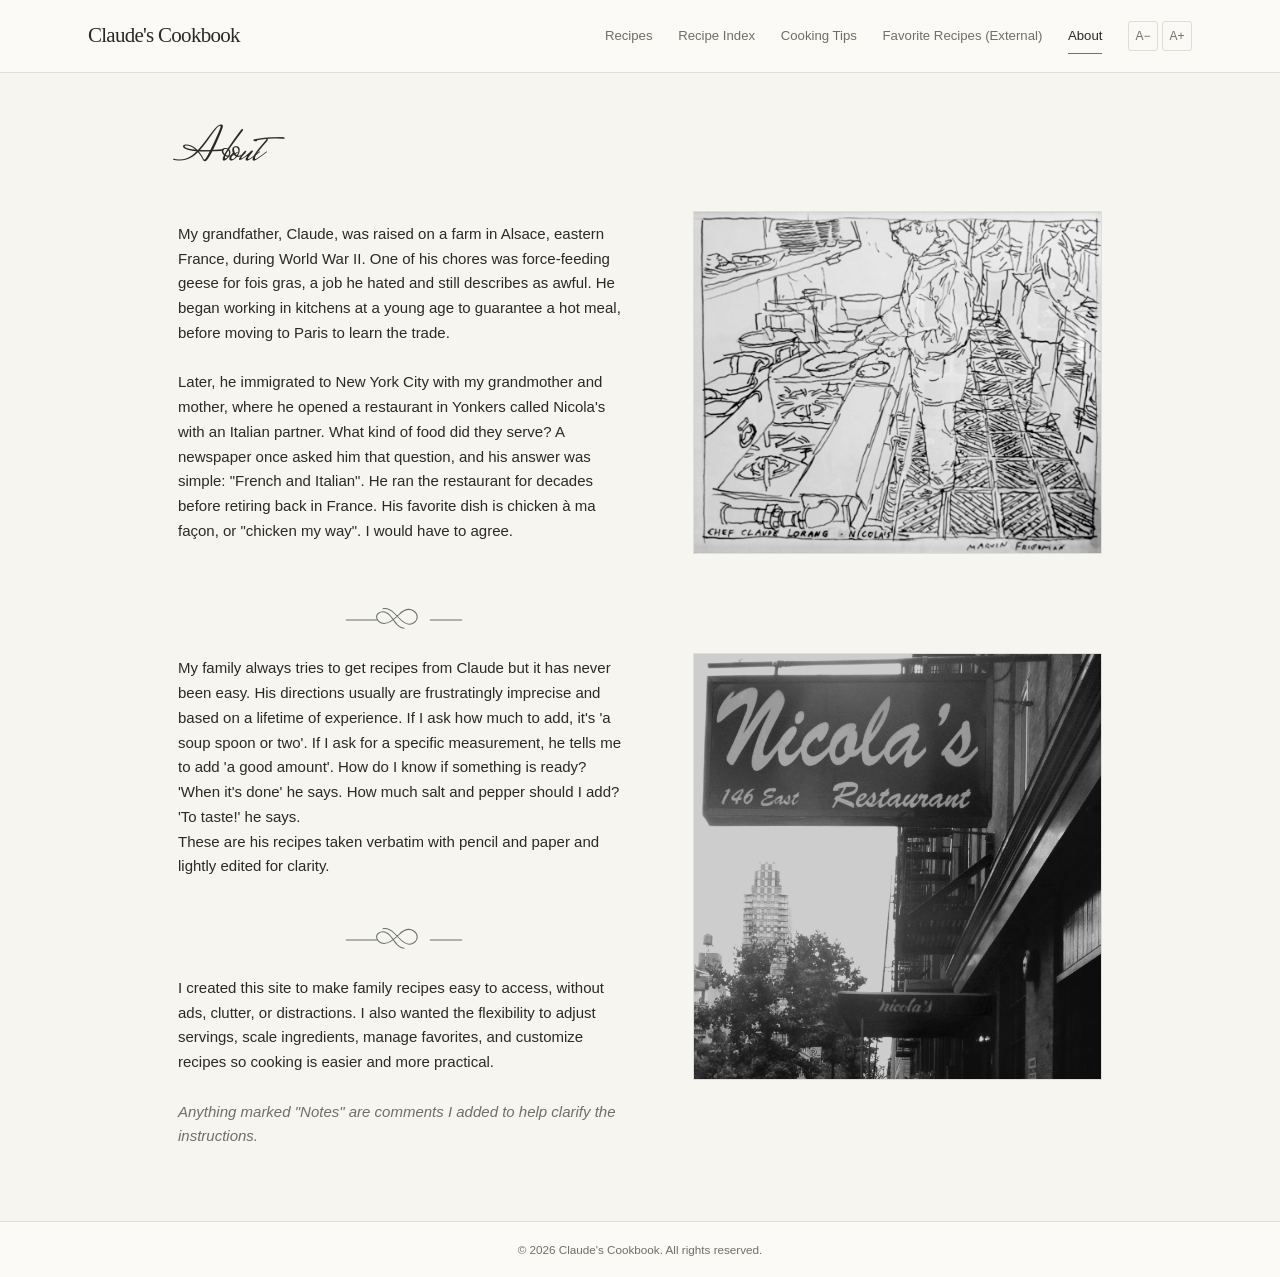
==== commit 8b582610: "Add cooking tips page" ====
--- a/about.html
+++ b/about.html
@@ -20,6 +20,7 @@
                     <ul class="nav-ul-right">
                         <li><a href="index.html">Recipes</a></li>
                         <li><a href="recipe-index.html">Recipe Index</a></li>
+                        <li><a href="cooking-tips.html">Cooking Tips</a></li>
                         <li><a href="favorites.html">Favorite Recipes (External)</a></li>
                         <li><a href="about.html" aria-current="page">About</a></li>
                         <li class="font-size-controls" aria-label="Text size">
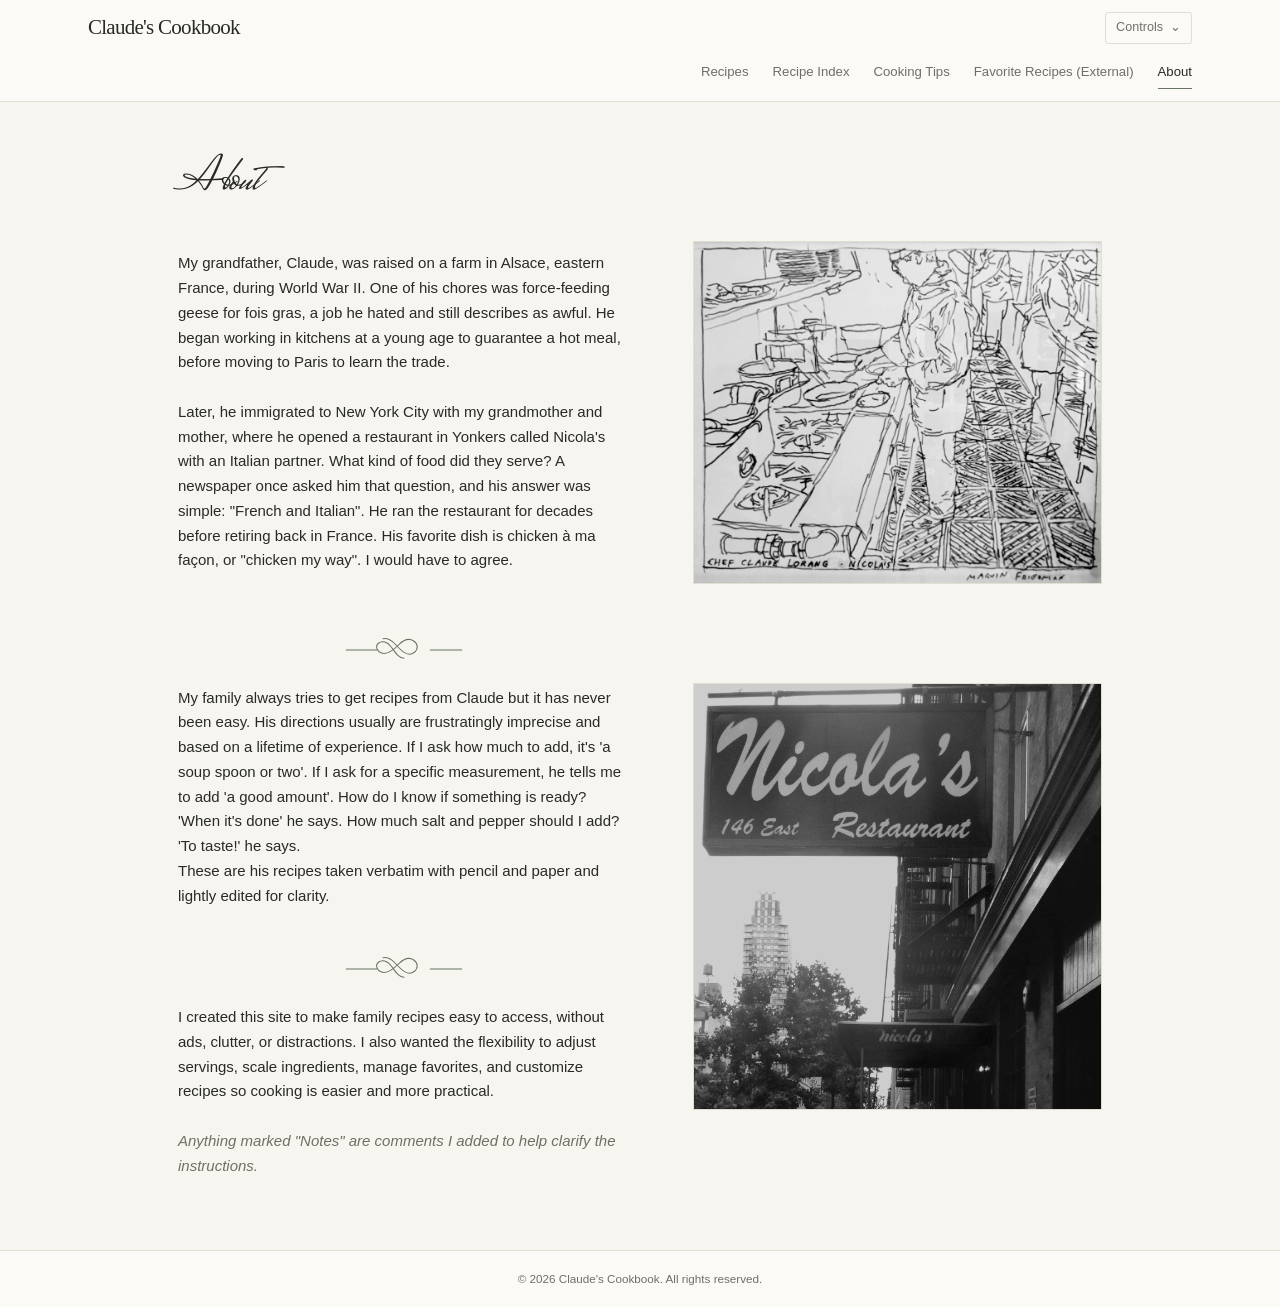
==== commit 728a85fa: "Improve header navigation and group utility controls" ====
--- a/about.html
+++ b/about.html
@@ -6,6 +6,7 @@
         <meta http-equiv="X-UA-Compatible" content="ie=edge">
         <script>document.documentElement.dataset.theme = localStorage.getItem("theme") || "light";</script>
         <script src="font-size.js"></script>
+        <script src="header-controls.js" defer></script>
         <link rel="stylesheet" href="recipestyle.css">
         <link rel="stylesheet" href="https://fonts.googleapis.com/css2?family=Mrs+Saint+Delafield&display=swap">
         <link rel="stylesheet" href="aboutstyle.css">
@@ -16,17 +17,25 @@
         <div class="container">
             <header>
                 <nav class="nav-menu" aria-label="Main navigation">
-                    <a href="index.html" class="nav-header"><strong>Claude's Cookbook</strong></a>
+                    <div class="nav-top">
+                        <a href="index.html" class="nav-header"><strong>Claude's Cookbook</strong></a>
+                        <details class="header-controls">
+                            <summary>Controls</summary>
+                            <div class="header-controls-panel">
+                                <button id="theme-toggle" type="button" aria-label="Switch to dark mode">☾</button>
+                                <div class="font-size-controls" aria-label="Text size">
+                                    <button id="decrease-font-size" type="button" aria-label="Decrease text size">A−</button>
+                                    <button id="increase-font-size" type="button" aria-label="Increase text size">A+</button>
+                                </div>
+                            </div>
+                        </details>
+                    </div>
                     <ul class="nav-ul-right">
                         <li><a href="index.html">Recipes</a></li>
                         <li><a href="recipe-index.html">Recipe Index</a></li>
                         <li><a href="cooking-tips.html">Cooking Tips</a></li>
                         <li><a href="favorites.html">Favorite Recipes (External)</a></li>
                         <li><a href="about.html" aria-current="page">About</a></li>
-                        <li class="font-size-controls" aria-label="Text size">
-                            <button id="decrease-font-size" type="button" aria-label="Decrease text size">A−</button>
-                            <button id="increase-font-size" type="button" aria-label="Increase text size">A+</button>
-                        </li>
                     </ul>
                 </nav>
             </header>
--- a/recipestyle.css
+++ b/recipestyle.css
@@ -102,16 +102,23 @@
 .nav-menu {
     display: flex;
     width: min(var(--content-width), 100%);
-    min-height: 72px;
+    flex-direction: column;
+    align-items: stretch;
+    gap: 10px;
+    margin: 0 auto;
+    padding: 12px 28px;
+}
+
+.nav-top {
+    display: flex;
+    flex-wrap: wrap;
     align-items: center;
     justify-content: space-between;
-    gap: 24px;
-    margin: 0 auto;
-    padding: 12px 28px;
+    gap: 16px;
 }
 
 .nav-header {
-    flex: 0 0 auto;
+    flex: 0 1 auto;
     color: var(--text-color);
     font-family: var(--font-display);
     font-size: 1.4rem;
@@ -119,6 +126,7 @@
     letter-spacing: -0.035em;
     line-height: 1.2;
     text-decoration: none;
+    white-space: nowrap;
 }
 
 .nav-header strong {
@@ -128,8 +136,10 @@
 .nav-ul,
 .nav-ul-right {
     display: flex;
+    flex-wrap: wrap;
     align-items: center;
-    gap: clamp(14px, 2vw, 28px);
+    gap: 4px clamp(14px, 2vw, 24px);
+    width: 100%;
     margin: 0;
     padding: 0;
     list-style: none;
@@ -165,10 +175,73 @@
     cursor: pointer;
 }
 
-.font-size-controls {
-    display: flex;
+.header-controls {
+    position: relative;
+    flex: 0 1 auto;
+    max-width: 100%;
+    margin-left: auto;
+}
+
+.header-controls summary {
+    min-width: 82px;
+    padding: 6px 10px;
+    border: 1px solid var(--border-color);
+    border-radius: 3px;
+    background: transparent;
+    color: var(--muted-color);
+    cursor: pointer;
+    font-size: 0.84rem;
+    line-height: 1.4;
+    list-style: none;
+    text-align: center;
+}
+
+.header-controls summary::-webkit-details-marker {
+    display: none;
+}
+
+.header-controls summary::marker {
+    content: "";
+}
+
+.header-controls summary::after {
+    display: inline-block;
+    margin-left: 7px;
+    content: "⌄";
+}
+
+.header-controls[open] summary::after {
+    content: "⌃";
+}
+
+.header-controls summary:hover,
+.header-controls[open] summary {
+    border-color: var(--accent-color);
+    background: var(--button-bg);
+    color: var(--text-color);
+}
+
+.header-controls summary:focus-visible {
+    outline: 2px solid var(--focus-color);
+    outline-offset: 3px;
+}
+
+.header-controls-panel {
+    display: flex;
+    flex-wrap: wrap;
     align-items: center;
-    gap: 4px;
+    justify-content: flex-end;
+    gap: 12px;
+    max-width: 100%;
+    margin-top: 8px;
+    padding: 10px 12px;
+    border: 1px solid var(--border-color);
+    border-radius: 3px;
+    background: var(--content-bg);
+}
+
+.header-controls-panel > button {
+    flex: 0 0 auto;
 }
 
 .font-size-controls button {
@@ -220,6 +293,16 @@
 .cooking-mode-control small {
     color: var(--muted-color);
     font-size: 0.68rem;
+}
+
+.cooking-mode-status {
+    max-width: 260px;
+    color: var(--muted-color);
+    white-space: normal;
+}
+
+.cooking-mode-status[hidden] {
+    display: none;
 }
 
 .toggle-switch {
@@ -761,25 +844,18 @@
 }
 
 @media (max-width: 900px) {
-    .nav-menu {
-        flex-wrap: wrap;
+    .nav-ul-right {
         justify-content: center;
-        gap: 10px 24px;
-    }
-
-    .nav-ul-right {
-        flex-wrap: wrap;
-        justify-content: center;
-        gap: 6px 20px;
     }
 }
 
 @media (max-width: 600px) {
     .nav-menu {
-        min-height: 0;
-        flex-direction: column;
-        gap: 7px;
         padding: 16px 16px 12px;
+    }
+
+    .nav-top {
+        gap: 10px;
     }
 
     .nav-header {
@@ -787,8 +863,8 @@
     }
 
     .nav-ul-right {
-        width: 100%;
-        gap: 2px 16px;
+        gap: 2px 14px;
+        justify-content: center;
     }
 
     .nav-ul-right a {
@@ -807,6 +883,13 @@
     #theme-toggle {
         width: 34px;
         height: 34px;
+    }
+
+    .header-controls-panel {
+        flex-wrap: wrap;
+        justify-content: center;
+        gap: 10px;
+        padding: 9px;
     }
 
     #recipes,
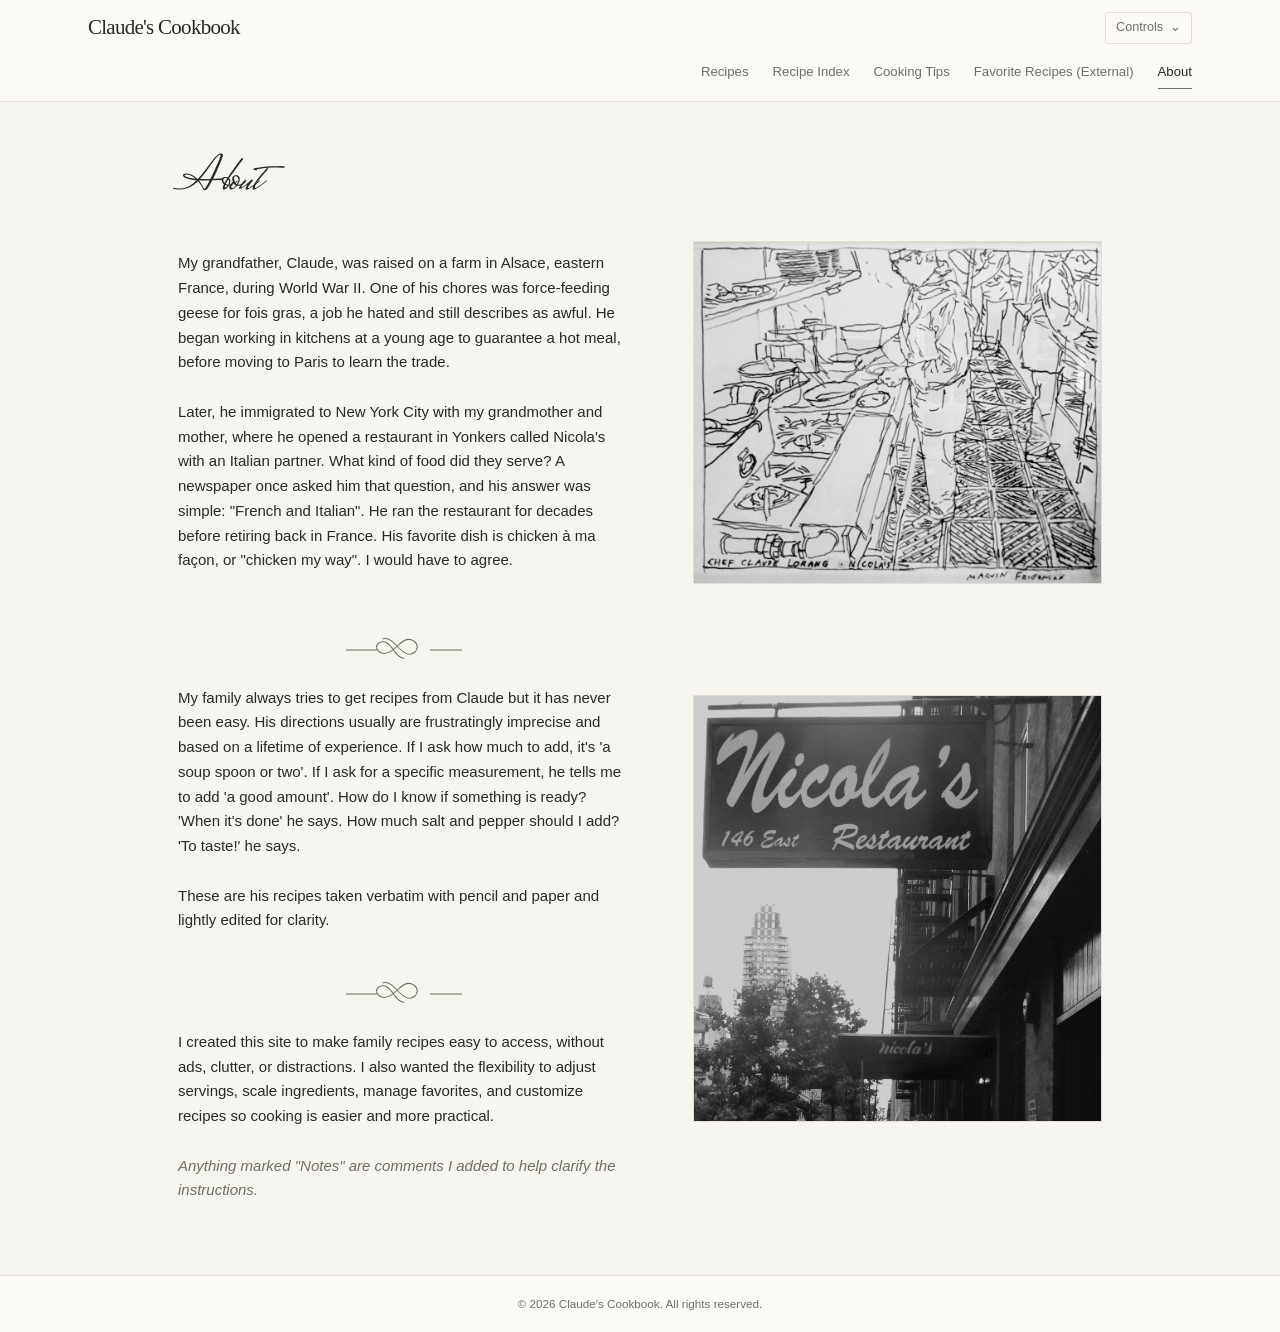
==== commit eade84f2: "Minor formatting/wording updates" ====
--- a/about.html
+++ b/about.html
@@ -58,7 +58,7 @@
                                     <path d="M3 20h42m70 0h42M80 31c-7 0-11-7-17-15-5-7-12-9-17-5-5 4-2 11 4 13 8 3 16-4 23-11 7-7 14-9 20-5 6 4 6 11 1 15-6 5-13 2-19-4l-8-8c-5-5-10-7-15-6" />
                                 </svg>
                             </div>
-                            <p>My family always tries to get recipes from Claude but it has never been easy. His directions usually are frustratingly imprecise and based on a lifetime of experience. If I ask how much to add, it's 'a soup spoon or two'. If I ask for a specific measurement, he tells me to add 'a good amount'. How do I know if something is ready? 'When it's done' he says. How much salt and pepper should I add? 'To taste!' he says.</p>
+                            <p>My family always tries to get recipes from Claude but it has never been easy. His directions usually are frustratingly imprecise and based on a lifetime of experience. If I ask how much to add, it's 'a soup spoon or two'. If I ask for a specific measurement, he tells me to add 'a good amount'. How do I know if something is ready? 'When it's done' he says. How much salt and pepper should I add? 'To taste!' he says.</p><br>
                             <p>These are his recipes taken verbatim with pencil and paper and lightly edited for clarity.</p><br>
                             <div class="about-divider" aria-hidden="true">
                                 <svg viewBox="0 0 160 40" focusable="false">
